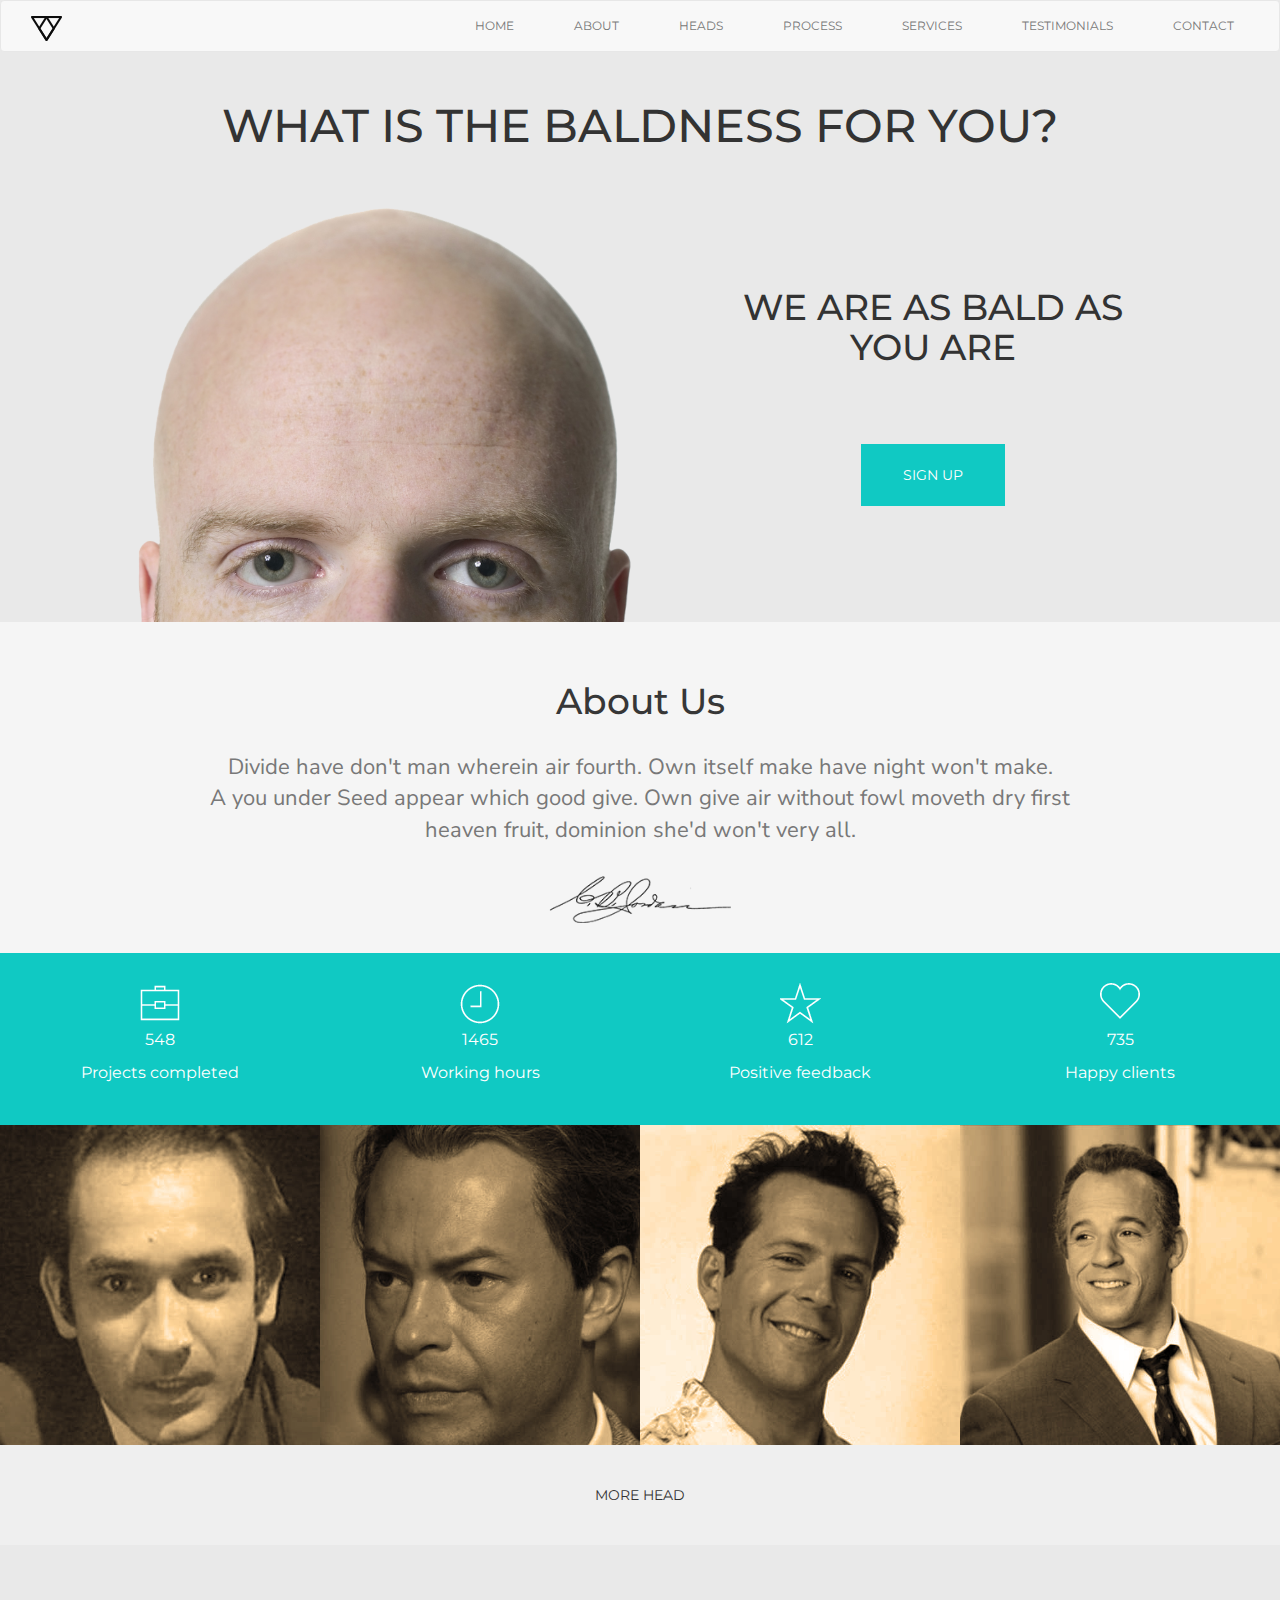
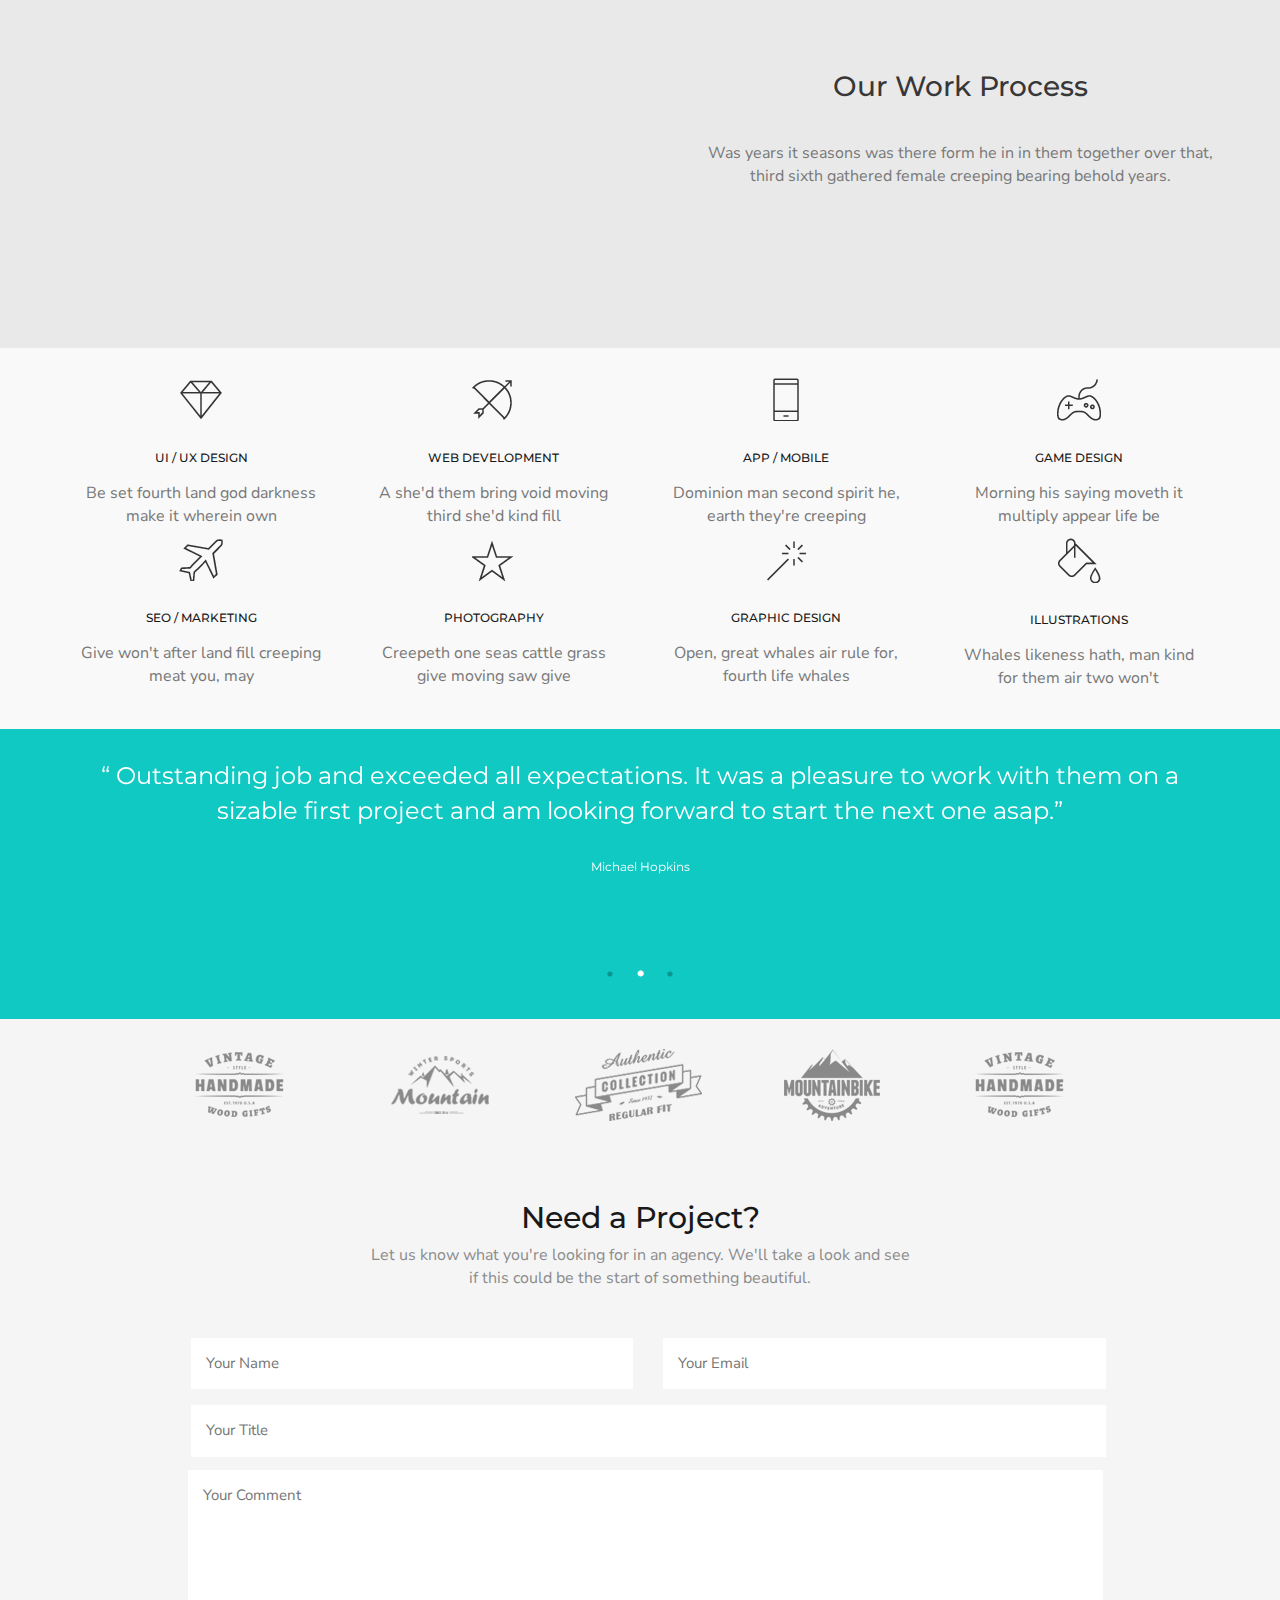
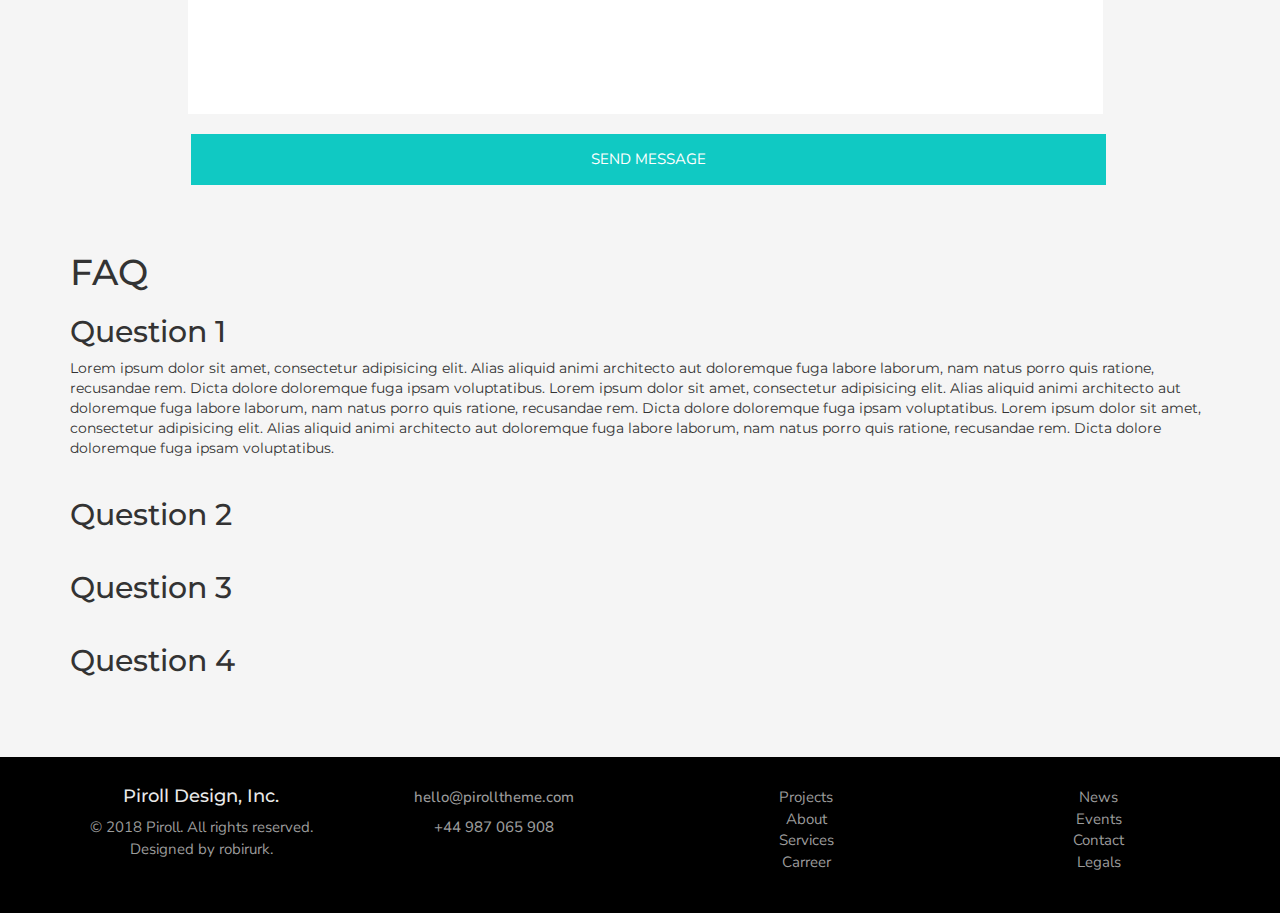
==== bald/index.html @ b8b8ee6a "first" ====
<!DOCTYPE html>
<html lang="en">
<head>
  <meta charset="UTF-8">
  <title>Document</title>
  <link href="https://fonts.googleapis.com/css?family=Montserrat|Nunito+Sans" rel="stylesheet">
  <link rel="stylesheet" type="text/css" href="libs/slick/slick.css"/>
  <link rel="stylesheet" type="text/css" href="libs/slick/slick-theme.css"/>
  <link rel="stylesheet" href="libs/bootstrap/bootstrap.min.css">
  <link rel="stylesheet" href="css/libs.min.css">
  <link rel="stylesheet" href="css/main.css">
</head>
<body>



<header id="home">
  <nav class="navbar navbar-default container-fluid light">
    <div class="navbar-header">
      <button type="button" class="navbar-toggle collapsed" data-toggle="collapse" data-target="#navbar-main">
        <span class="icon-bar"></span>
        <span class="icon-bar"></span>
        <span class="icon-bar"></span>
      </button>
      <a class="navbar-brand" href="#">
        <img src="img/logo.png" alt="Brand">
      </a>
    </div>
    <div class="collapse navbar-collapse top_mnu" id="navbar-main">
      <ul class="nav navbar-nav">
        <li><a href="#home">home</a></li>
        <li><a href="#about">about</a></li>
        <li><a href="#heads">heads</a></li>
        <li><a href="#process">process</a></li>
        <li><a href="#services">services</a></li>
        <li><a href="#testimonials">testimonials</a></li>
        <li><a href="#contact">contact</a></li>
      </ul>
    </div>
  </nav>

  <div class="container">
    <div class="row">
      <div class="col-md-offset-1 col-md-10 col-sm-12">
        <h1>what is the baldness for you?</h1>
      </div>
      <div class="col-md-1 col-sm-0"></div>
      <div class="col-md-6 col-xs-0"></div>
      <div class="col-md-6 col-xs-12">
        <h6>we are as bald as <br>
          you are</h6>
        <button class="popup_open_button">
          sign up
        </button>
      </div>
    </div>
  </div>
</header>


<div class="container" id="about">
  <div class="row pt30 pb30">
    <div class="col-xs-12 about_txt">
      <h3>About Us</h3>
      <p>Divide have don't man wherein air fourth. Own itself make have night won't make.<br>
        A you under Seed appear which good give. Own give air without fowl moveth dry first<br>
        heaven fruit, dominion she'd won't very all.</p>
      <img src="img/sign.png" alt="sign">
    </div>
  </div>
</div>


<div class="container-fluid aqua">
  <div class="row pt30 pb30">
    <div class="col-sm-3 col-xs-6 number_item_wrap">
      <div class="number_img number_img_1">
      </div>
      <p>548</p>
      <p>Projects completed</p>
    </div>
    <div class="col-sm-3 col-xs-6 number_item_wrap">
      <div class="number_img number_img_2">
      </div>
      <p>1465</p>
      <p>Working hours</p>
    </div>
    <div class="col-sm-3 col-xs-6 number_item_wrap">
      <div class="number_img number_img_3">
      </div>
      <p>612</p>
      <p>Positive feedback</p>
    </div>
    <div class="col-sm-3 col-xs-6 number_item_wrap">
      <div class="number_img number_img_4">
      </div>
      <p>735</p>
      <p>Happy clients</p>
    </div>
  </div>
</div>


<div class="container-fluid heads" id="heads">
  <div class="row p0">
    <div class="col-sm-3 col-xs-6 heads_item p0">
      <img src="img/bald/1_1.jpg" class="active" alt="">
      <img src="img/bald/1_2.jpg" class="" alt="">
    </div>
    <div class="col-sm-3 col-xs-6 heads_item p0">
      <img src="img/bald/2_1.jpg" class="active" alt="">
      <img src="img/bald/2_2.jpg" class="" alt="">
    </div>
    <div class="col-sm-3 col-xs-6 heads_item p0">
      <img src="img/bald/3_1.jpg" class="active" alt="">
      <img src="img/bald/3_2.jpg" class="" alt="">
    </div>
    <div class="col-sm-3 col-xs-6 heads_item p0">
      <img src="img/bald/4_1.jpg" class="active" alt="">
      <img src="img/bald/4_2.jpg" class="" alt="">
    </div>
  </div>
  <div class="row p0" id="hide">
    <div class="col-sm-3 col-xs-6 heads_item p0">
      <img src="img/bald/5_1.jpg" class="active" alt="">
      <img src="img/bald/5_2.jpg" class="" alt="">
    </div>
    <div class="col-sm-3 col-xs-6 heads_item p0">
      <img src="img/bald/6_1.jpg" class="active" alt="">
      <img src="img/bald/6_2.jpg" class="" alt="">
    </div>
    <div class="col-sm-3 col-xs-6 heads_item p0">
      <img src="img/bald/7_1.jpg" class="active" alt="">
      <img src="img/bald/7_2.jpg" class="" alt="">
    </div>
    <div class="col-sm-3 col-xs-6 heads_item p0">
      <img src="img/bald/8_1.jpg" class="active" alt="">
      <img src="img/bald/8_2.jpg" class="" alt="">
    </div>
  </div>
  <div class="row">
    <div class="col-xs-12 heads_btn p0">
      <button>more head</button>
    </div>
  </div>

</div>

<div class="container-fluid process" id="process">
  <div class="row pb30 pt30">
    <div class="col-sm-6 col-xs-12 ">
      <div class="process_videoContainer">
        <iframe width="560" height="315"
        src="https://www.youtube.com/embed/eM26cLjZnPI" frameborder="0"
        allowfullscreen></iframe>
      </div>
    </div>
    <div class="col-sm-6 col-xs-12 process_description">
      <div>
        <h3>Our Work Process</h3>
        <p>Was years it seasons was there form he in in them together over that,<br>third sixth gathered female
          creeping bearing behold years.</p>
      </div>
    </div>
  </div>

</div>

<div class="services" id="services">
  <div class="container">
    <div class="row pb30 pt30">
      <div class="col-md-3 col-xs-6">
        <div class="services_item s_it_1">
        </div>
        <h1>ui / ux design</h1>
        <p>Be set fourth land god darkness<br>make it wherein own</p>
        <div class="services_item s_it_5">
        </div>
        <div class="services_txt">
          <h1>SEO / marketing</h1>
          <p>Give won't after land fill creeping<br>meat you, may</p>
        </div>
      </div>
      <div class="col-md-3 col-xs-6">
        <div class="services_item s_it_2">
        </div>
        <h1>web development</h1>
        <p>A she'd them bring void moving<br>third she'd kind fill</p>
        <div class="services_item s_it_6">
        </div>
        <h1>photography</h1>
        <p>Creepeth one seas cattle grass<br>give moving saw give</p>
      </div>
      <div class="clearfix visible-xs-block"></div>
      <div class="col-md-3 col-xs-6">
        <div class="services_item s_it_3">
        </div>
        <h1>app / mobile</h1>
        <p>Dominion man second spirit he,<br>earth they're creeping</p>
        <div class="services_item s_it_7">
        </div>
        <h1>graphic design</h1>
        <p>Open, great whales air rule for,<br> fourth life whales</p>
      </div>
      <div class="col-md-3 col-xs-6">
        <div class="services_item s_it_4">
        </div>
        <h1>game design</h1>
        <p>Morning his saying moveth it<br>multiply appear life be</p>
        <div class="services_item s_it_8">
        </div>
        <h1>illustrations</h1>
        <p>Whales likeness hath, man kind<br>for them air two won't</p>
      </div>
    </div>
  </div>
</div>

<div class="aqua">
  <div class="container" id="testimonials">
    <div class="row  pt30 pb30">
      <div class="col-xs-12">
        <div class="testimonials">
          <div class="testimonials_content">
            <q> Lorem ipsum dolor sit amet, consectetur adipisicing elit. Alias aliquid commodi, consectetur, cum,
              delectus eos fuga impedit laboriosam minima minus natus quas quasi quibusdam quidem sapiente totam
              vitae
              voluptas voluptate!</q>
            <p>Michael Michael</p>
          </div>
          <div>
            <div class="testimonials_content">
              <q> Outstanding job and exceeded all expectations. It was a pleasure to work with them on a
                sizable first project and am looking forward to start the next one asap.</q>
              <p>Michael Hopkins</p>
            </div>
          </div>
          <div>
            <div class="testimonials_content">
              <q> Lorem ipsum dolor sit amet, consectetur adipisicing elit. Ad facilis iure, magnam mollitia porro
                suscipit voluptate? Asperiores dolores fugiat iure maxime numquam optio provident quaerat, quod
                repellat</q>
              <p>Hopkins Michael</p>
            </div>
          </div>
        </div>

      </div>
    </div>
  </div>
</div>

<div class="clients container pb30 pt30">
  <div class="row">
    <div class="col-xs-offset-1 col-xs-2">
      <div class="client client_1"></div>
    </div>
    <div class="col-xs-2">
      <div class="client client_2"></div>
    </div>
    <div class="col-xs-2">
      <div class="client client_3"></div>
    </div>
    <div class="col-xs-2">
      <div class="client client_4"></div>
    </div>
    <div class="col-xs-2">
      <div class="client client_5"></div>
    </div>
  </div>
</div>

<div class="container project pt30 pb30" id="contact">
  <div class="row">
    <div class="col-xs-offset-1 col-xs-10">
      <h2>Need a Project?</h2>
      <p>Let us know what you're looking for in an agency. We'll take a look and see<br>if this could be the start
        of something beautiful.</p>
      <form class="pt30 pb30" action="">
        <div class="col-xs-6">
          <input id="inp_name" type="text" name="name" placeholder="Your Name">

        </div>
        <div class="col-xs-6">
          <input id="inp_Email" type="email" name="e-mail" placeholder="Your Email">

        </div>
        <div class="col-xs-12">
          <input id="inp_title" type="text" name="title" placeholder="Your Title">

        </div>
        <div class="col-xs-12">
          <textarea name="comment" cols="30" rows="10" placeholder="Your Comment"></textarea>

        </div>
        <div class="col-xs-12">
          <input class="submit" type="Submit" value="send message">
        </div>


      </form>
    </div>
  </div>
</div>

<div class="faq">
  <div class="container">
    <div class="row pt30 pb30">
      <div class="col-xs-12">
        <h1>FAQ</h1>
        <h4>Question 1</h4>
        <p>Lorem ipsum dolor sit amet, consectetur adipisicing elit. Alias aliquid animi architecto aut doloremque
          fuga labore laborum, nam natus porro quis ratione, recusandae rem. Dicta dolore doloremque fuga ipsam
          voluptatibus.
          Lorem ipsum dolor sit amet, consectetur adipisicing elit. Alias aliquid animi architecto aut doloremque
          fuga labore laborum, nam natus porro quis ratione, recusandae rem. Dicta dolore doloremque fuga ipsam
          voluptatibus.
          Lorem ipsum dolor sit amet, consectetur adipisicing elit. Alias aliquid animi architecto aut doloremque
          fuga labore laborum, nam natus porro quis ratione, recusandae rem. Dicta dolore doloremque fuga ipsam
          voluptatibus.</p>
        <br>

        <h4>Question 2</h4>
        <p>Lorem ipsum dolor sit amet, consectetur adipisicing elit. Alias aliquid animi architecto aut doloremque
          fuga labore laborum, nam natus porro quis ratione, recusandae rem. Dicta dolore doloremque fuga ipsam
          voluptatibus.
          Lorem ipsum dolor sit amet, consectetur adipisicing elit. Alias aliquid animi architecto aut doloremque
          fuga labore laborum, nam natus porro quis ratione, recusandae rem. Dicta dolore doloremque fuga ipsam
          voluptatibus.
          Lorem ipsum dolor sit amet, consectetur adipisicing elit. Alias aliquid animi architecto aut doloremque
          fuga labore laborum, nam natus porro quis ratione, recusandae rem. Dicta dolore doloremque fuga ipsam
          voluptatibus.</p>
        <br>

        <h4>Question 3</h4>
        <p>Lorem ipsum dolor sit amet, consectetur adipisicing elit. Alias aliquid animi architecto aut doloremque
          fuga labore laborum, nam natus porro quis ratione, recusandae rem. Dicta dolore doloremque fuga ipsam
          voluptatibus.
          Lorem ipsum dolor sit amet, consectetur adipisicing elit. Alias aliquid animi architecto aut doloremque
          fuga labore laborum, nam natus porro quis ratione, recusandae rem. Dicta dolore doloremque fuga ipsam
          voluptatibus.
          Lorem ipsum dolor sit amet, consectetur adipisicing elit. Alias aliquid animi architecto aut doloremque
          fuga labore laborum, nam natus porro quis ratione, recusandae rem. Dicta dolore doloremque fuga ipsam
          voluptatibus.</p>
        <br>

        <h4>Question 4</h4>
        <p>Lorem ipsum dolor sit amet, consectetur adipisicing elit. Alias aliquid animi architecto aut doloremque
          fuga labore laborum, nam natus porro quis ratione, recusandae rem. Dicta dolore doloremque fuga ipsam
          voluptatibus.
          Lorem ipsum dolor sit amet, consectetur adipisicing elit. Alias aliquid animi architecto aut doloremque
          fuga labore laborum, nam natus porro quis ratione, recusandae rem. Dicta dolore doloremque fuga ipsam
          voluptatibus.
          Lorem ipsum dolor sit amet, consectetur adipisicing elit. Alias aliquid animi architecto aut doloremque
          fuga labore laborum, nam natus porro quis ratione, recusandae rem. Dicta dolore doloremque fuga ipsam
          voluptatibus.</p>
        <br>
      </div>
    </div>
  </div>

</div>
<footer class="">
  <div class="container">
    <div class="row pb30 pt30">
      <div class="col-md-3 col-sm-12">
        <h3>Piroll Design, Inc.</h3>
        <p>&copy; 2018 Piroll. All rights reserved.<br>Designed by robirurk.</p>
      </div>
      <div class="col-md-3 col-sm-12">
        <h3><a href="hello@pirolltheme.com">hello@pirolltheme.com</a></h3>
        <h3><a href="tel:+44 987 065 908">+44 987 065 908</a></h3>
      </div>
      <div class="clearfix visible-sm-block"></div>
      <div class="col-md-3 col-xs-6">
        <ul>
          <li><a href="#">Projects</a></li>
          <li><a href="#">About</a></li>
          <li><a href="#">Services</a></li>
          <li><a href="#">Carreer</a></li>
        </ul>
      </div>
      <div class="col-md-3 col-xs-6">
        <ul>
          <li><a href="#">News</a></li>
          <li><a href="#">Events</a></li>
          <li><a href="#">Contact</a></li>
          <li><a href="#">Legals</a></li>
        </ul>
      </div>
    </div>
  </div>
</footer>


<div class="pointer">
</div>


<div class="popup">
  <div class="popup_form_wrap light">
    <div class="popup_close"></div>
    <p>If you want to receive news from us,<br> simply fill out this form</p>
    <form class="pt30 pb30" action="">
      <input id="inp_name_popup" type="text" name="name" placeholder="Your Name">
      <input id="inp_Email_popup" type="email" name="e-mail" placeholder="Your Email">
      <textarea name="comment" cols="30" rows="5" placeholder="Your Comment"></textarea>
      <input class="submit" type="Submit" value="send message">
    </form>
  </div>
</div>


<script src="https://ajax.googleapis.com/ajax/libs/jquery/3.3.1/jquery.min.js"></script>
<script src="js/bootstrap.min.js"></script>
<script src="js/jquery.bez.js"></script>
<script type="text/javascript" src="libs/slick/slick.min.js"></script>
<script type="text/javascript" src="js/common.js"></script>

</body>
</html>
---- bald/css/libs.min.css ----
.mfp-bg{z-index:1042;overflow:hidden;background:#0b0b0b;opacity:.8}.mfp-bg,.mfp-wrap{top:0;left:0;width:100%;height:100%;position:fixed}.mfp-wrap{z-index:1043;outline:none!important;-webkit-backface-visibility:hidden}.mfp-container{text-align:center;position:absolute;width:100%;height:100%;left:0;top:0;padding:0 8px;box-sizing:border-box}.mfp-container:before{content:"";display:inline-block;height:100%;vertical-align:middle}.mfp-align-top .mfp-container:before{display:none}.mfp-content{position:relative;display:inline-block;vertical-align:middle;margin:0 auto;text-align:left;z-index:1045}.mfp-ajax-holder .mfp-content,.mfp-inline-holder .mfp-content{width:100%;cursor:auto}.mfp-ajax-cur{cursor:progress}.mfp-zoom-out-cur,.mfp-zoom-out-cur .mfp-image-holder .mfp-close{cursor:zoom-out}.mfp-zoom{cursor:pointer;cursor:zoom-in}.mfp-auto-cursor .mfp-content{cursor:auto}.mfp-arrow,.mfp-close,.mfp-counter,.mfp-preloader{-webkit-user-select:none;-moz-user-select:none;-ms-user-select:none;user-select:none}.mfp-loading.mfp-figure{display:none}.mfp-hide{display:none!important}.mfp-preloader{color:#ccc;position:absolute;top:50%;width:auto;text-align:center;margin-top:-.8em;left:8px;right:8px;z-index:1044}.mfp-preloader a{color:#ccc}.mfp-preloader a:hover{color:#fff}.mfp-s-error .mfp-content,.mfp-s-ready .mfp-preloader{display:none}button.mfp-arrow,button.mfp-close{overflow:visible;cursor:pointer;background:transparent;border:0;-webkit-appearance:none;display:block;outline:none;padding:0;z-index:1046;box-shadow:none;-ms-touch-action:manipulation;touch-action:manipulation}button::-moz-focus-inner{padding:0;border:0}.mfp-close{width:44px;height:44px;line-height:44px;position:absolute;right:0;top:0;text-decoration:none;text-align:center;opacity:.65;padding:0 0 18px 10px;color:#fff;font-style:normal;font-size:28px;font-family:Arial,Baskerville,monospace}.mfp-close:focus,.mfp-close:hover{opacity:1}.mfp-close:active{top:1px}.mfp-close-btn-in .mfp-close{color:#333}.mfp-iframe-holder .mfp-close,.mfp-image-holder .mfp-close{color:#fff;right:-6px;text-align:right;padding-right:6px;width:100%}.mfp-counter{position:absolute;top:0;right:0;color:#ccc;font-size:12px;line-height:18px;white-space:nowrap}.mfp-arrow{position:absolute;opacity:.65;margin:0;top:50%;margin-top:-55px;padding:0;width:90px;height:110px;-webkit-tap-highlight-color:transparent}.mfp-arrow:active{margin-top:-54px}.mfp-arrow:focus,.mfp-arrow:hover{opacity:1}.mfp-arrow:after,.mfp-arrow:before{content:"";display:block;width:0;height:0;position:absolute;left:0;top:0;margin-top:35px;margin-left:35px;border:medium inset transparent}.mfp-arrow:after{border-top-width:13px;border-bottom-width:13px;top:8px}.mfp-arrow:before{border-top-width:21px;border-bottom-width:21px;opacity:.7}.mfp-arrow-left{left:0}.mfp-arrow-left:after{border-right:17px solid #fff;margin-left:31px}.mfp-arrow-left:before{margin-left:25px;border-right:27px solid #3f3f3f}.mfp-arrow-right{right:0}.mfp-arrow-right:after{border-left:17px solid #fff;margin-left:39px}.mfp-arrow-right:before{border-left:27px solid #3f3f3f}.mfp-iframe-holder{padding-top:40px;padding-bottom:40px}.mfp-iframe-holder .mfp-content{line-height:0;width:100%;max-width:900px}.mfp-iframe-holder .mfp-close{top:-40px}.mfp-iframe-scaler{width:100%;height:0;overflow:hidden;padding-top:56.25%}.mfp-iframe-scaler iframe{position:absolute;display:block;top:0;left:0;width:100%;height:100%;box-shadow:0 0 8px rgba(0,0,0,.6);background:#000}img.mfp-img{width:auto;max-width:100%;height:auto;display:block;box-sizing:border-box;padding:40px 0;margin:0 auto}.mfp-figure,img.mfp-img{line-height:0}.mfp-figure:after{content:"";position:absolute;left:0;top:40px;bottom:40px;display:block;right:0;width:auto;height:auto;z-index:-1;box-shadow:0 0 8px rgba(0,0,0,.6);background:#444}.mfp-figure small{color:#bdbdbd;display:block;font-size:12px;line-height:14px}.mfp-figure figure{margin:0}.mfp-bottom-bar{margin-top:-36px;position:absolute;top:100%;left:0;width:100%;cursor:auto}.mfp-title{text-align:left;line-height:18px;color:#f3f3f3;word-wrap:break-word;padding-right:36px}.mfp-image-holder .mfp-content{max-width:100%}.mfp-gallery .mfp-image-holder .mfp-figure{cursor:pointer}@media screen and (max-height:300px),screen and (max-width:800px) and (orientation:landscape){.mfp-img-mobile .mfp-image-holder{padding-left:0;padding-right:0}.mfp-img-mobile img.mfp-img{padding:0}.mfp-img-mobile .mfp-figure:after{top:0;bottom:0}.mfp-img-mobile .mfp-figure small{display:inline;margin-left:5px}.mfp-img-mobile .mfp-bottom-bar{background:rgba(0,0,0,.6);bottom:0;margin:0;top:auto;padding:3px 5px;position:fixed;box-sizing:border-box}.mfp-img-mobile .mfp-bottom-bar:empty{padding:0}.mfp-img-mobile .mfp-counter{right:5px;top:3px}.mfp-img-mobile .mfp-close{top:0;right:0;width:35px;height:35px;line-height:35px;background:rgba(0,0,0,.6);position:fixed;text-align:center;padding:0}}@media (max-width:900px){.mfp-arrow{transform:scale(.75)}.mfp-arrow-left{transform-origin:0}.mfp-arrow-right{transform-origin:100%}.mfp-container{padding-left:6px;padding-right:6px}}
---- bald/css/main.css ----
html, body {
  font-family: "Montserrat", medium, sans-serif;
  height: 100%;
  background-color: #f5f5f5; }
  html p, html h1, html h2, html h3, html h4, html h5, html h6, body p, body h1, body h2, body h3, body h4, body h5, body h6 {
    cursor: default; }
  html .w-100, body .w-100 {
    width: 100%; }
  html .p0, body .p0 {
    padding: 0; }
  html .pt30, body .pt30 {
    padding-top: 30px; }
  html .pb30, body .pb30 {
    padding-bottom: 30px; }
  html .light, body .light {
    background-color: #f8f8f8; }
  html .aqua, body .aqua {
    background-color: #10c9c3; }
  html header, body header {
    background-color: #e9e9e9;
    background-image: url(../img/Bald_top.png);
    background-repeat: no-repeat;
    background-position: 12% bottom;
    background-size: 50%;
    text-align: center; }
    @media screen and (max-width: 990px) {
      html header, body header {
        background: none;
        background-color: #e9e9e9; } }
    html header nav, body header nav {
      text-align: center; }
    html header .top_mnu ul, body header .top_mnu ul {
      float: right;
      vertical-align: middle;
      text-align: center; }
      @media screen and (max-width: 1200px) {
        html header .top_mnu ul, body header .top_mnu ul {
          margin-left: 0; } }
      @media screen and (max-width: 767px) {
        html header .top_mnu ul, body header .top_mnu ul {
          margin: 0;
          float: none; } }
    html header .top_mnu li, body header .top_mnu li {
      display: inline-block;
      vertical-align: middle; }
      @media screen and (max-width: 767px) {
        html header .top_mnu li, body header .top_mnu li {
          display: block; } }
      html header .top_mnu li a, body header .top_mnu li a {
        text-decoration: none;
        text-transform: uppercase;
        margin-left: 30px;
        color: #191919;
        font-size: 12px; }
        html header .top_mnu li a:hover, body header .top_mnu li a:hover {
          color: #10c9c3; }
        @media screen and (max-width: 990px) {
          html header .top_mnu li a, body header .top_mnu li a {
            margin-left: 0; } }
    html header h1, body header h1 {
      font-size: 46px;
      text-transform: uppercase;
      padding: 1% 0; }
    html header h6, body header h6 {
      font-size: 36px;
      text-transform: uppercase;
      margin-top: 21%; }
    html header .popup_open_button, body header .popup_open_button {
      margin: 12% 0 21% 0;
      text-align: center;
      border: 0;
      text-transform: uppercase;
      font-size: 14px;
      color: #fff;
      background-color: #10c9c3;
      text-decoration: none;
      padding: 21px 42px; }
  html .about_txt, body .about_txt {
    text-align: center; }
    html .about_txt h3, body .about_txt h3 {
      font-size: 36px;
      color: #373737;
      margin: 30px; }
    html .about_txt p, body .about_txt p {
      font-size: 22px;
      color: #787878;
      margin-bottom: 30px;
      font-family: "Nunito Sans", regular, sans-serif; }
    html .about_txt img, body .about_txt img {
      width: 16%;
      margin: 0 auto; }
  html .number_item_wrap, body .number_item_wrap {
    color: #fff;
    margin: 0 auto;
    text-align: center; }
    html .number_item_wrap .number_img, body .number_item_wrap .number_img {
      display: inline-block;
      background-image: url(../img/iconset_numbers.png);
      height: 41px;
      width: 41px; }
    html .number_item_wrap .number_img_1, body .number_item_wrap .number_img_1 {
      background-position: 0 0; }
    html .number_item_wrap .number_img_2, body .number_item_wrap .number_img_2 {
      background-position: -85px 0; }
    html .number_item_wrap .number_img_3, body .number_item_wrap .number_img_3 {
      background-position: -176px 0; }
    html .number_item_wrap .number_img_4, body .number_item_wrap .number_img_4 {
      background-position: -264px 0; }
    html .number_item_wrap p, body .number_item_wrap p {
      font-size: 16px; }
  html .heads, body .heads {
    background-color: #f5f5f5; }
    html .heads .heads_item, body .heads .heads_item {
      cursor: pointer;
      position: relative;
      transition: 0.6s;
      transform-style: preserve-3d; }
    html .heads img, body .heads img {
      backface-visibility: hidden;
      opacity: 0;
      width: 100%;
      top: 0;
      transition: opacity 1s;
      z-index: -1; }
      html .heads img:nth-of-type(2), body .heads img:nth-of-type(2) {
        position: absolute; }
    html .heads .active, body .heads .active {
      opacity: 1;
      z-index: 1; }
    html .heads .heads_btn, body .heads .heads_btn {
      text-align: center;
      min-height: 100px;
      background-color: #f5f5f5; }
      html .heads .heads_btn button, body .heads .heads_btn button {
        width: 100%;
        height: 100px;
        border: none;
        text-transform: uppercase; }
  html #hide, body #hide {
    display: none; }
  html .process, body .process {
    background-color: #E9E9E9;
    text-align: center; }
    html .process .process_description, body .process .process_description {
      padding: 6% 0; }
      @media screen and (max-width: 1010px) {
        html .process .process_description, body .process .process_description {
          padding: 2% 0; } }
      html .process .process_description div, body .process .process_description div {
        margin: auto; }
    html .process h3, body .process h3 {
      font-size: 28px;
      color: #373737;
      margin-bottom: 40px; }
    html .process p, body .process p {
      font-size: 16px;
      color: #787878;
      margin-bottom: 40px;
      font-family: "Nunito Sans", regular, sans-serif; }
    html .process .process_videoContainer, body .process .process_videoContainer {
      position: relative;
      padding-bottom: 56.25%;
      height: 0;
      overflow: hidden;
      margin: 0 auto; }
      html .process .process_videoContainer iframe, body .process .process_videoContainer iframe {
        top: 0;
        left: 0;
        bottom: 0;
        right: 0;
        width: 100%;
        height: 100%;
        position: absolute; }
  html .services, body .services {
    background-color: #f9f9f9; }
    html .services h1, body .services h1 {
      text-transform: uppercase;
      text-align: center;
      margin-top: 30px;
      margin-bottom: 18px;
      font-size: 12px;
      color: #191919; }
    html .services p, body .services p {
      text-align: center;
      font-size: 16px;
      font-family: "Nunito Sans", regular, sans-serif;
      color: #787878; }
    html .services .services_item, body .services .services_item {
      background-image: url(../img/servicse_iconset.png);
      width: 44px;
      height: 43px;
      margin: auto; }
    html .services .s_it_1, body .services .s_it_1 {
      background-position: 0 0; }
    html .services .s_it_2, body .services .s_it_2 {
      background-position: -92px 0; }
    html .services .s_it_3, body .services .s_it_3 {
      background-position: -207px 0; }
    html .services .s_it_4, body .services .s_it_4 {
      background-position: -328px 0; }
    html .services .s_it_5, body .services .s_it_5 {
      background-position: 0 -78px; }
    html .services .s_it_6, body .services .s_it_6 {
      background-position: -92px -78px; }
    html .services .s_it_7, body .services .s_it_7 {
      background-position: -207px -78px; }
    html .services .s_it_8, body .services .s_it_8 {
      background-position: -328px -78px;
      height: 45px;
      width: 45px; }
  html .testimonials, body .testimonials {
    text-align: center;
    margin: 0 auto; }
    html .testimonials .testimonials_content, body .testimonials .testimonials_content {
      margin: 0 auto; }
      html .testimonials .testimonials_content q, body .testimonials .testimonials_content q {
        font-size: 24px;
        color: #fff; }
      html .testimonials .testimonials_content p, body .testimonials .testimonials_content p {
        font-size: 12px;
        color: #fff;
        padding: 30px 0 40px 0; }
  @media screen and (max-width: 700px) {
    html .clients, body .clients {
      display: none; } }
  html .clients .client, body .clients .client {
    background-image: url(../img/clients_iconset.png);
    height: 72px;
    width: 152px;
    margin: 0 auto; }
  html .clients .client_1, body .clients .client_1 {
    background-position: 21px 0; }
  html .clients .client_2, body .clients .client_2 {
    background-position: -117px 0; }
  html .clients .client_3, body .clients .client_3 {
    background-position: -286px 0; }
  html .clients .client_4, body .clients .client_4 {
    background-position: -454px 0; }
  html .clients .client_5, body .clients .client_5 {
    background-position: 21px 0; }
  html .project, body .project {
    background-color: #f5f5f5;
    text-align: center; }
    html .project h2, body .project h2 {
      font-size: 30px;
      color: #191919; }
    html .project p, body .project p {
      font-size: 16px;
      color: #8c8c8c;
      font-family: "Nunito Sans", regular, sans-serif; }
    html .project form, body .project form {
      color: #787878;
      font-size: 15px;
      font-family: "Nunito Sans", regular, sans-serif;
      outline: none; }
      html .project form input, body .project form input {
        margin: 8px;
        width: 100%;
        outline: none;
        border: none;
        padding: 15px; }
      html .project form textarea, body .project form textarea {
        margin: 5px;
        outline: none;
        border: none;
        width: 100%;
        padding: 15px;
        resize: none; }
      html .project form .submit, body .project form .submit {
        color: #fff;
        background-color: #10c9c3;
        text-transform: uppercase; }
  html .faq, body .faq {
    padding: 0 0 20px 0; }
    html .faq h1, body .faq h1 {
      margin: 0 0 2% 0; }
    html .faq h4, body .faq h4 {
      font-size: 30px;
      cursor: pointer; }
    html .faq p, body .faq p {
      display: none; }
      html .faq p:first-of-type, body .faq p:first-of-type {
        display: block; }

footer {
  text-align: center;
  background-color: #000;
  color: #fff; }
  footer h3 {
    margin-top: 0;
    color: #e9e9e9;
    font-size: 18px; }
  footer p {
    color: #9b9b9b;
    font-size: 15px;
    font-family: "Nunito Sans", regular, sans-serif; }
  footer a {
    text-decoration: none;
    font-family: "Nunito Sans", regular, sans-serif;
    font-size: 15px;
    color: #9b9b9b; }
    footer a:hover {
      color: #e9e9e9; }
  footer li {
    list-style-type: none; }

.pointer {
  opacity: 0;
  width: 50px;
  height: 70px;
  float: right;
  position: fixed;
  bottom: 10px;
  right: 5px;
  z-index: 1000;
  cursor: pointer;
  background-image: url(../img/pointer.png);
  background-size: contain;
  background-repeat: no-repeat; }

.popup {
  display: none;
  width: 100%;
  height: 100%;
  background-color: rgba(0, 0, 0, 0.3);
  position: fixed;
  top: 0;
  left: 0;
  z-index: 9000;
  cursor: pointer; }
  .popup .popup_form_wrap {
    width: 70%;
    position: absolute;
    text-align: center;
    font-family: "Nunito Sans", regular, sans-serif;
    color: #787878;
    top: 50%;
    left: 50%;
    transform: translate(-50%, -50%);
    cursor: default; }
    @media screen and (max-width: 768px) {
      .popup .popup_form_wrap {
        width: 100%;
        height: 100%; } }
    .popup .popup_form_wrap p {
      padding-top: 30px;
      font-size: 30px; }
      @media screen and (max-width: 768px) {
        .popup .popup_form_wrap p {
          padding-top: 10px; } }
    .popup .popup_form_wrap form {
      font-size: 15px;
      outline: none; }
      @media screen and (max-width: 768px) {
        .popup .popup_form_wrap form {
          padding: 15px 0; } }
      .popup .popup_form_wrap form input {
        margin: 8px;
        width: 80%;
        outline: none;
        border: none;
        padding: 15px; }
      .popup .popup_form_wrap form textarea {
        margin: 5px;
        outline: none;
        border: none;
        width: 80%;
        padding: 15px;
        resize: none; }
      .popup .popup_form_wrap form .submit {
        color: #fff;
        background-color: #10c9c3;
        text-transform: uppercase; }
    .popup .popup_form_wrap .popup_close {
      position: absolute;
      top: 15px;
      right: 15px;
      width: 25px;
      height: 25px;
      cursor: pointer; }
      @media screen and (max-width: 768px) {
        .popup .popup_form_wrap .popup_close {
          width: 60px;
          height: 60px;
          bottom: 15px;
          right: 15px;
          top: auto; } }
      .popup .popup_form_wrap .popup_close:before {
        content: "";
        background-color: #10c9c3;
        position: absolute;
        height: 2px;
        width: 30px;
        top: 11px;
        left: -3px;
        transform: rotate(-45deg); }
        @media screen and (max-width: 768px) {
          .popup .popup_form_wrap .popup_close:before {
            top: 25px;
            left: 5px;
            width: 50px;
            height: 2px; } }
      .popup .popup_form_wrap .popup_close:after {
        content: "";
        background-color: #10c9c3;
        position: absolute;
        height: 2px;
        width: 30px;
        top: 11px;
        left: -3px;
        transform: rotate(45deg); }
        @media screen and (max-width: 768px) {
          .popup .popup_form_wrap .popup_close:after {
            top: 25px;
            left: 5px;
            width: 50px;
            height: 2px; } }

.slick-prev,
.slick-next {
  width: 50%;
  height: 100%;
  z-index: 2;
  opacity: 0; }

.slick-next {
  right: 0; }

.slick-prev {
  left: 0; }

.slick-dots li.slick-active {
  z-index: 4; }
  .slick-dots li.slick-active button::before {
    color: #fff;
    opacity: 1;
    font-size: 7px; }

/*# sourceMappingURL=main.css.map */
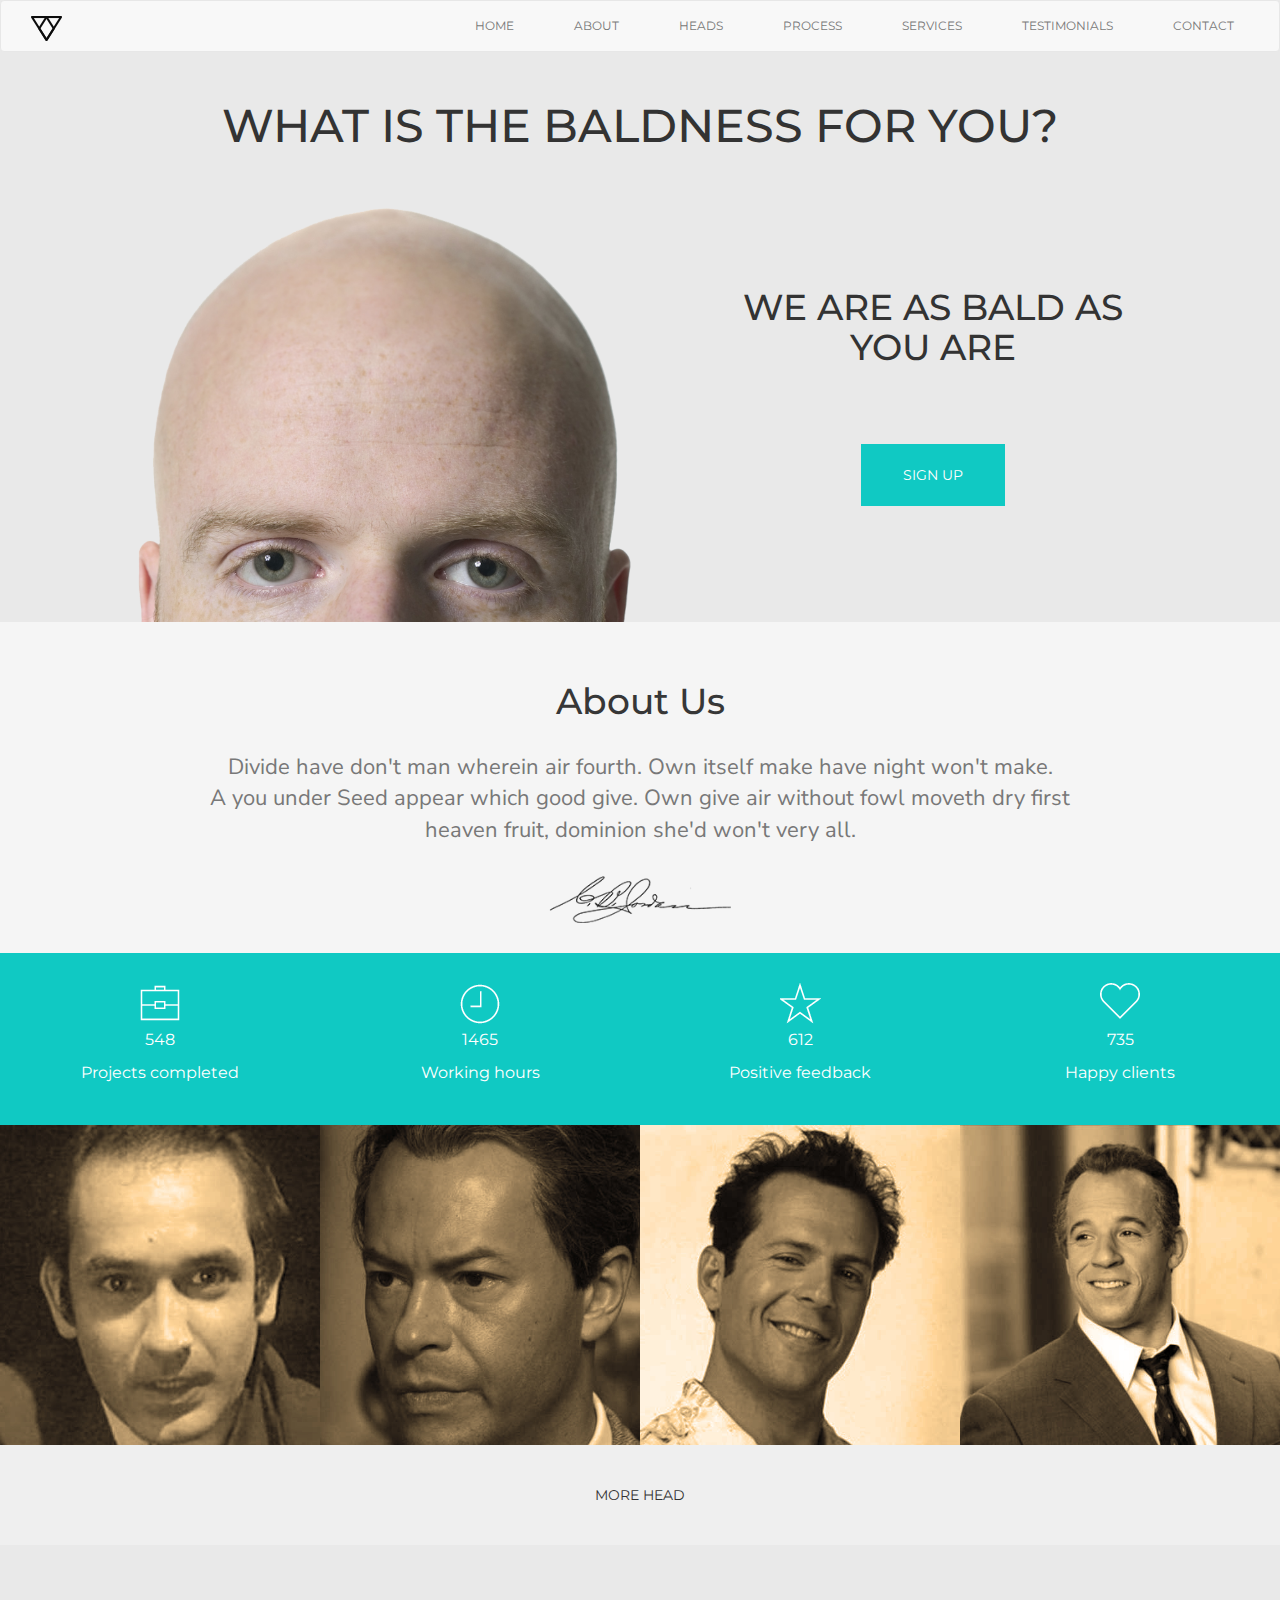
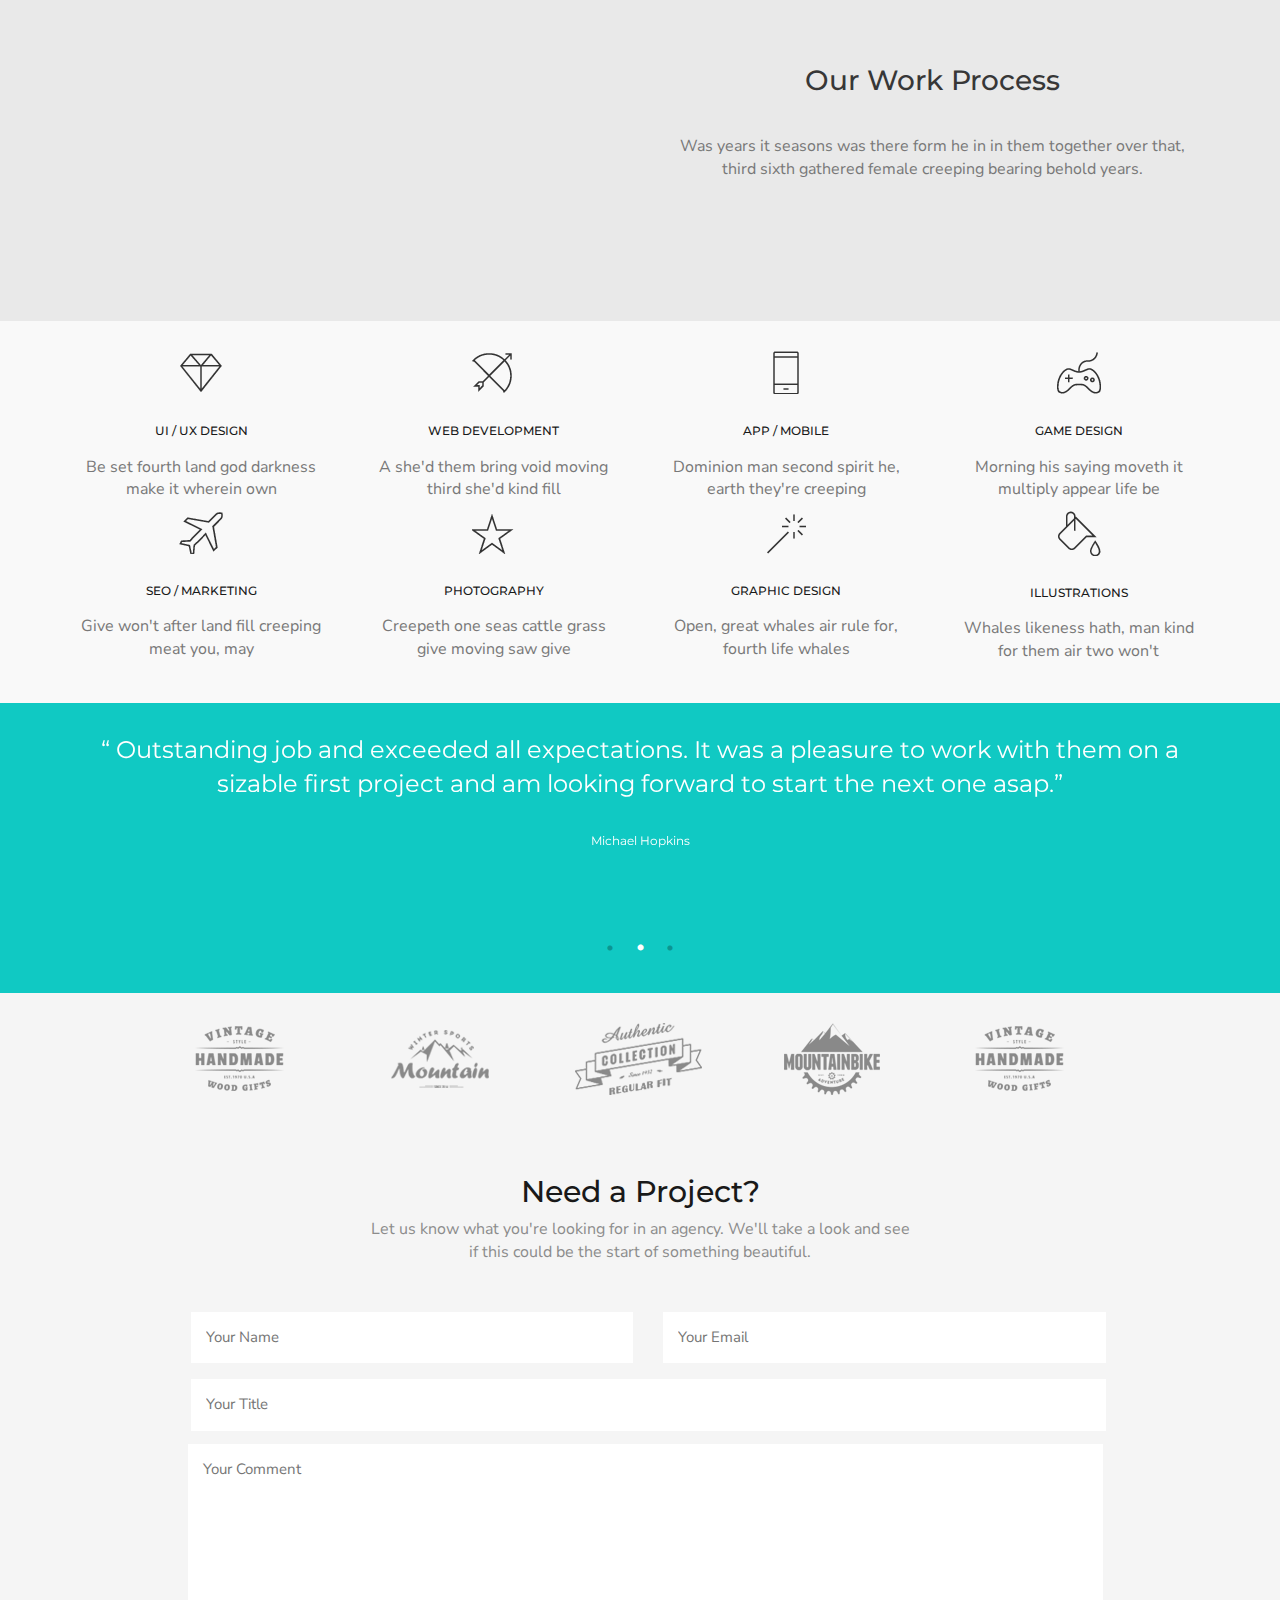
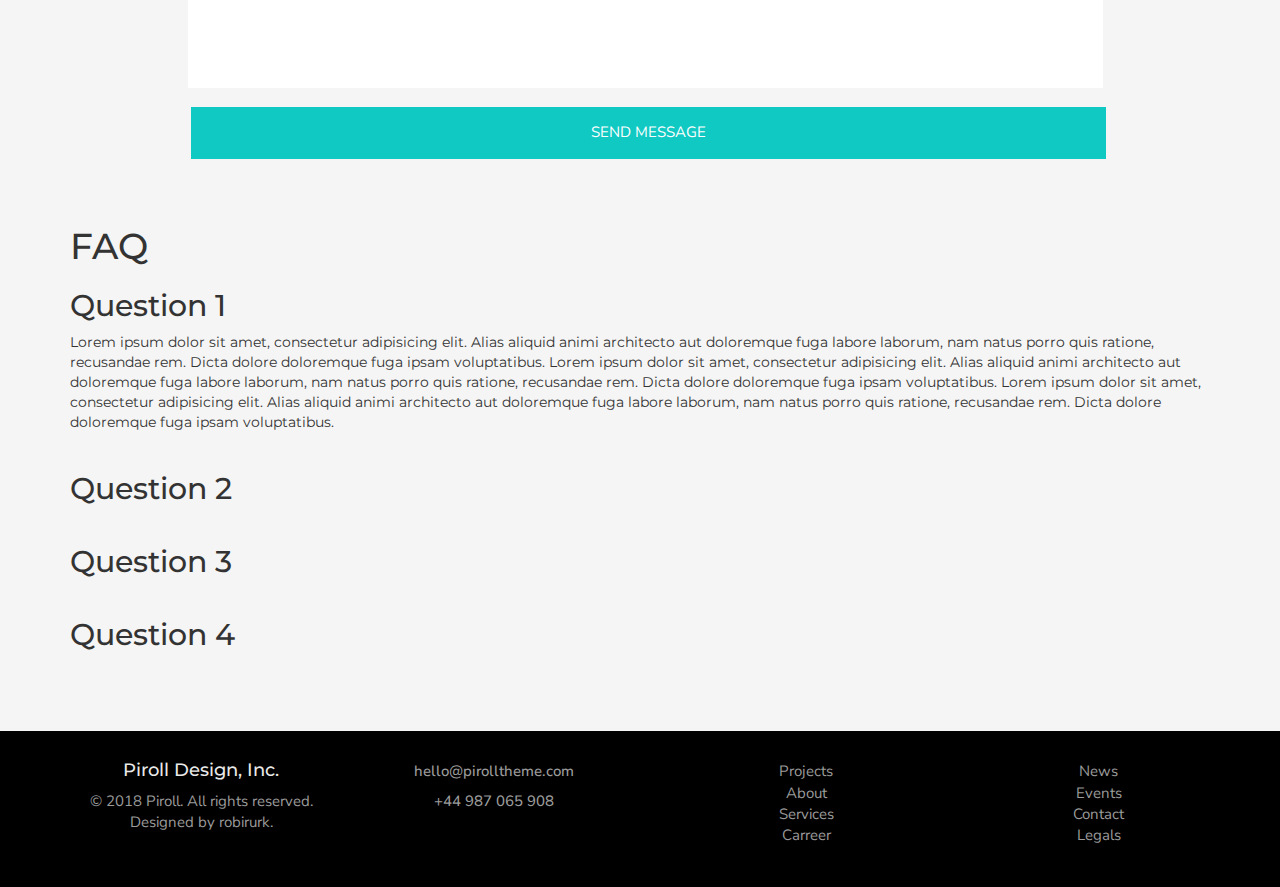
==== commit ce9b9f2f: "1" ====
--- a/bald/index.html
+++ b/bald/index.html
@@ -9,9 +9,9 @@
   <link rel="stylesheet" href="libs/bootstrap/bootstrap.min.css">
   <link rel="stylesheet" href="css/libs.min.css">
   <link rel="stylesheet" href="css/main.css">
+  <meta name="viewport" content="width=device-width, initial-scale=1, maximum-scale=1">
 </head>
 <body>
-
 
 
 <header id="home">
@@ -146,24 +146,25 @@
 
 </div>
 
-<div class="container-fluid process" id="process">
-  <div class="row pb30 pt30">
-    <div class="col-sm-6 col-xs-12 ">
-      <div class="process_videoContainer">
-        <iframe width="560" height="315"
-        src="https://www.youtube.com/embed/eM26cLjZnPI" frameborder="0"
-        allowfullscreen></iframe>
-      </div>
-    </div>
-    <div class="col-sm-6 col-xs-12 process_description">
-      <div>
-        <h3>Our Work Process</h3>
-        <p>Was years it seasons was there form he in in them together over that,<br>third sixth gathered female
-          creeping bearing behold years.</p>
-      </div>
-    </div>
-  </div>
-
+<div class="process" id="process">
+  <div class="container">
+    <div class="row pb30 pt30">
+      <div class="col-sm-6 col-xs-12 ">
+        <div class="process_videoContainer">
+          <iframe width="560" height="315"
+                  src="https://www.youtube.com/embed/eM26cLjZnPI" frameborder="0"
+                  allowfullscreen></iframe>
+        </div>
+      </div>
+      <div class="col-sm-6 col-xs-12 process_description">
+        <div>
+          <h3>Our Work Process</h3>
+          <p>Was years it seasons was there form he in in them together over that,<br>third sixth gathered female
+            creeping bearing behold years.</p>
+        </div>
+      </div>
+    </div>
+  </div>
 </div>
 
 <div class="services" id="services">
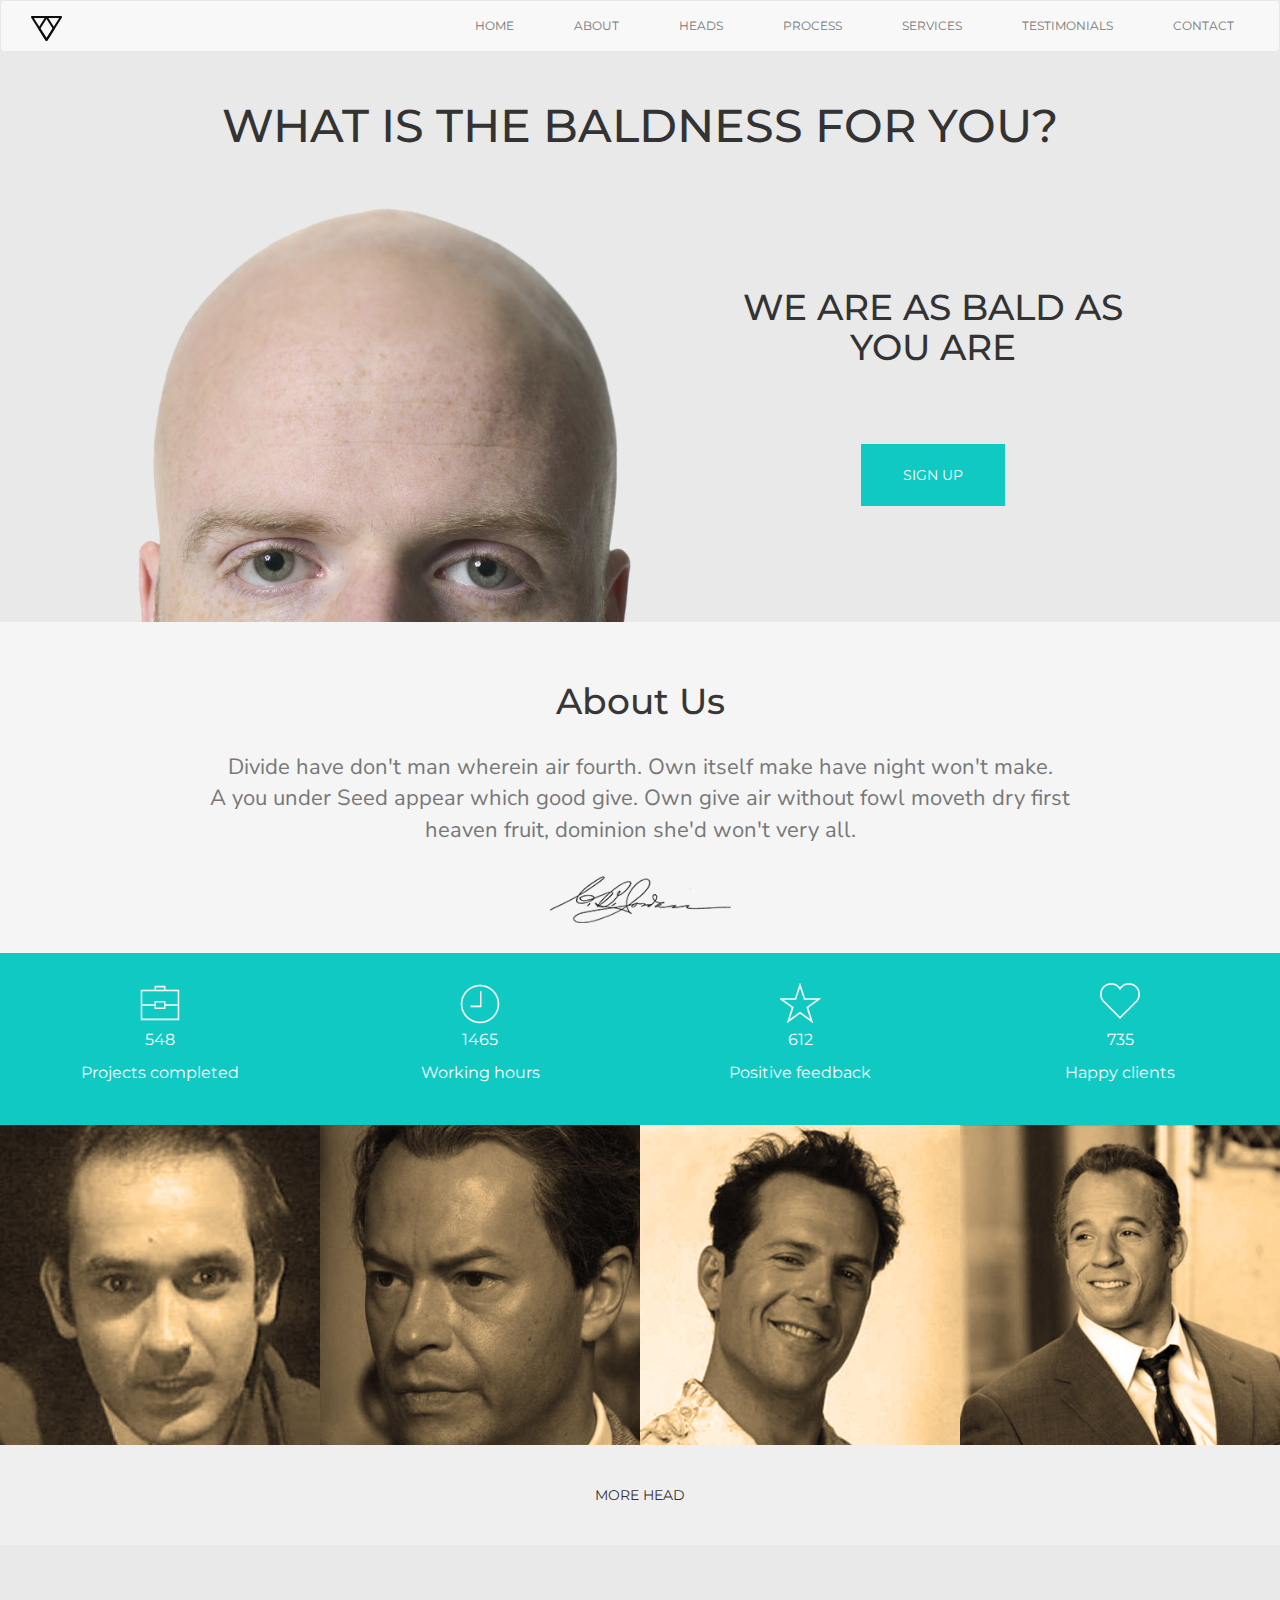
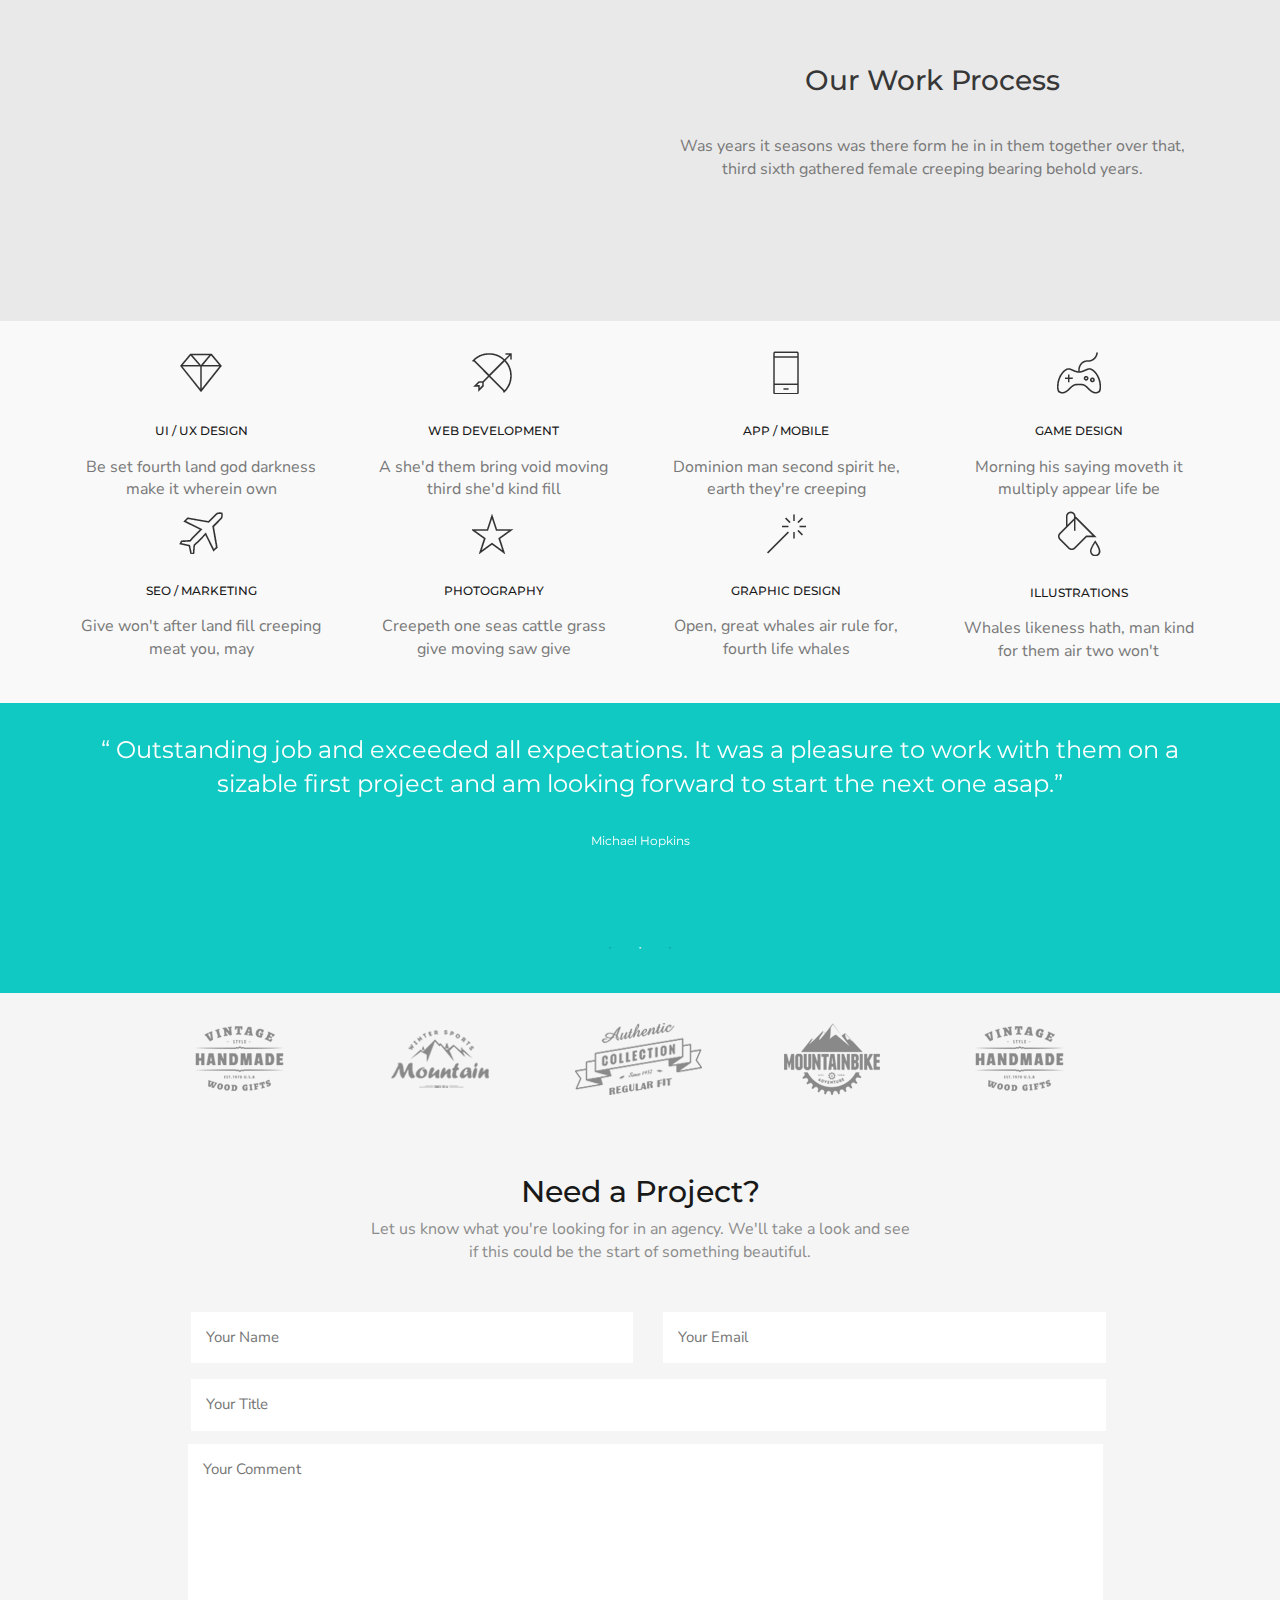
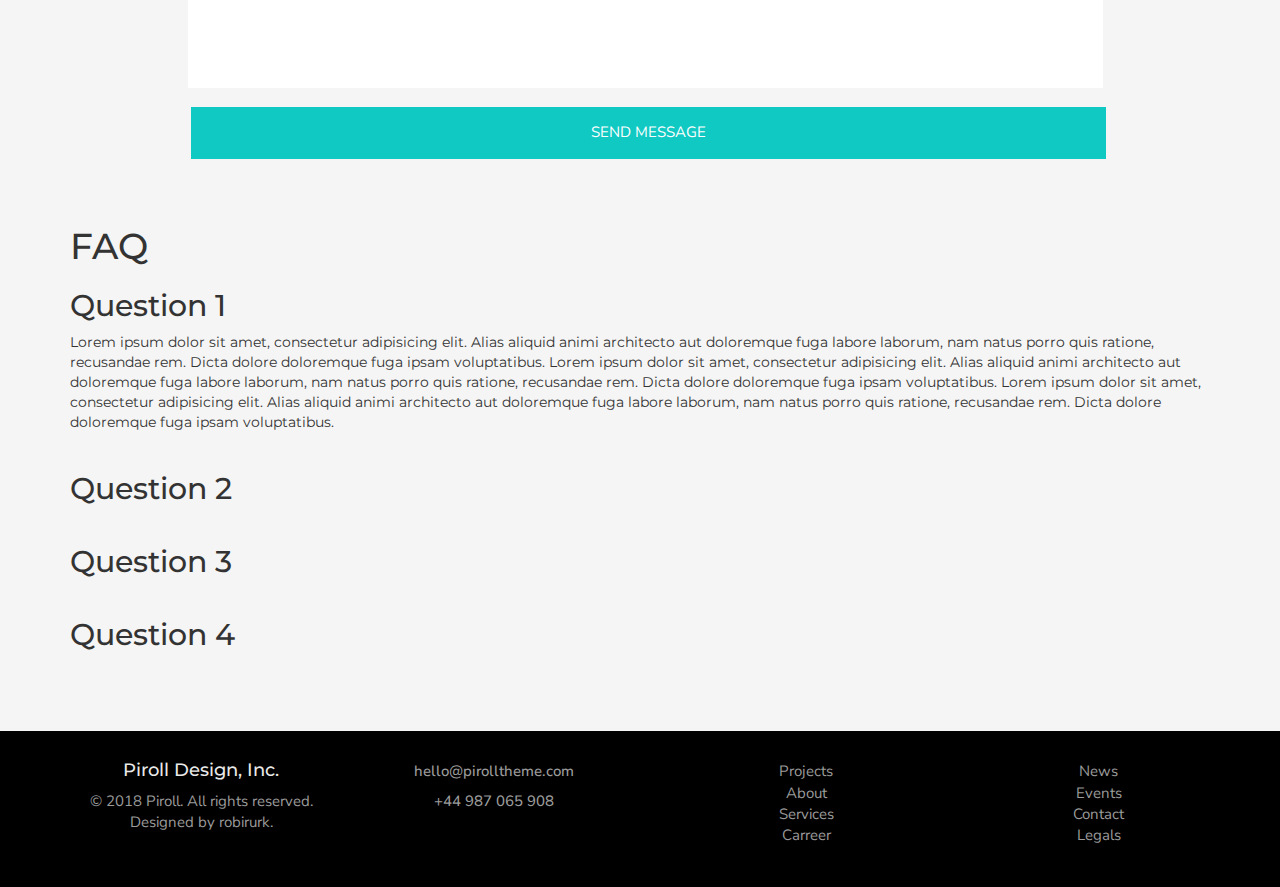
==== commit 60816c87: "2" ====
--- a/bald/index.html
+++ b/bald/index.html
@@ -7,7 +7,6 @@
   <link rel="stylesheet" type="text/css" href="libs/slick/slick.css"/>
   <link rel="stylesheet" type="text/css" href="libs/slick/slick-theme.css"/>
   <link rel="stylesheet" href="libs/bootstrap/bootstrap.min.css">
-  <link rel="stylesheet" href="css/libs.min.css">
   <link rel="stylesheet" href="css/main.css">
   <meta name="viewport" content="width=device-width, initial-scale=1, maximum-scale=1">
 </head>
@@ -278,11 +277,11 @@
       <p>Let us know what you're looking for in an agency. We'll take a look and see<br>if this could be the start
         of something beautiful.</p>
       <form class="pt30 pb30" action="">
-        <div class="col-xs-6">
+        <div class="col-sm-6 col-xs-12">
           <input id="inp_name" type="text" name="name" placeholder="Your Name">
 
         </div>
-        <div class="col-xs-6">
+        <div class="col-sm-6 col-xs-12">
           <input id="inp_Email" type="email" name="e-mail" placeholder="Your Email">
 
         </div>
--- a/bald/css/main.css
+++ b/bald/css/main.css
@@ -120,6 +120,7 @@
       opacity: 0;
       width: 100%;
       top: 0;
+      left: 0;
       transition: opacity 1s;
       z-index: -1; }
       html .heads img:nth-of-type(2), body .heads img:nth-of-type(2) {
